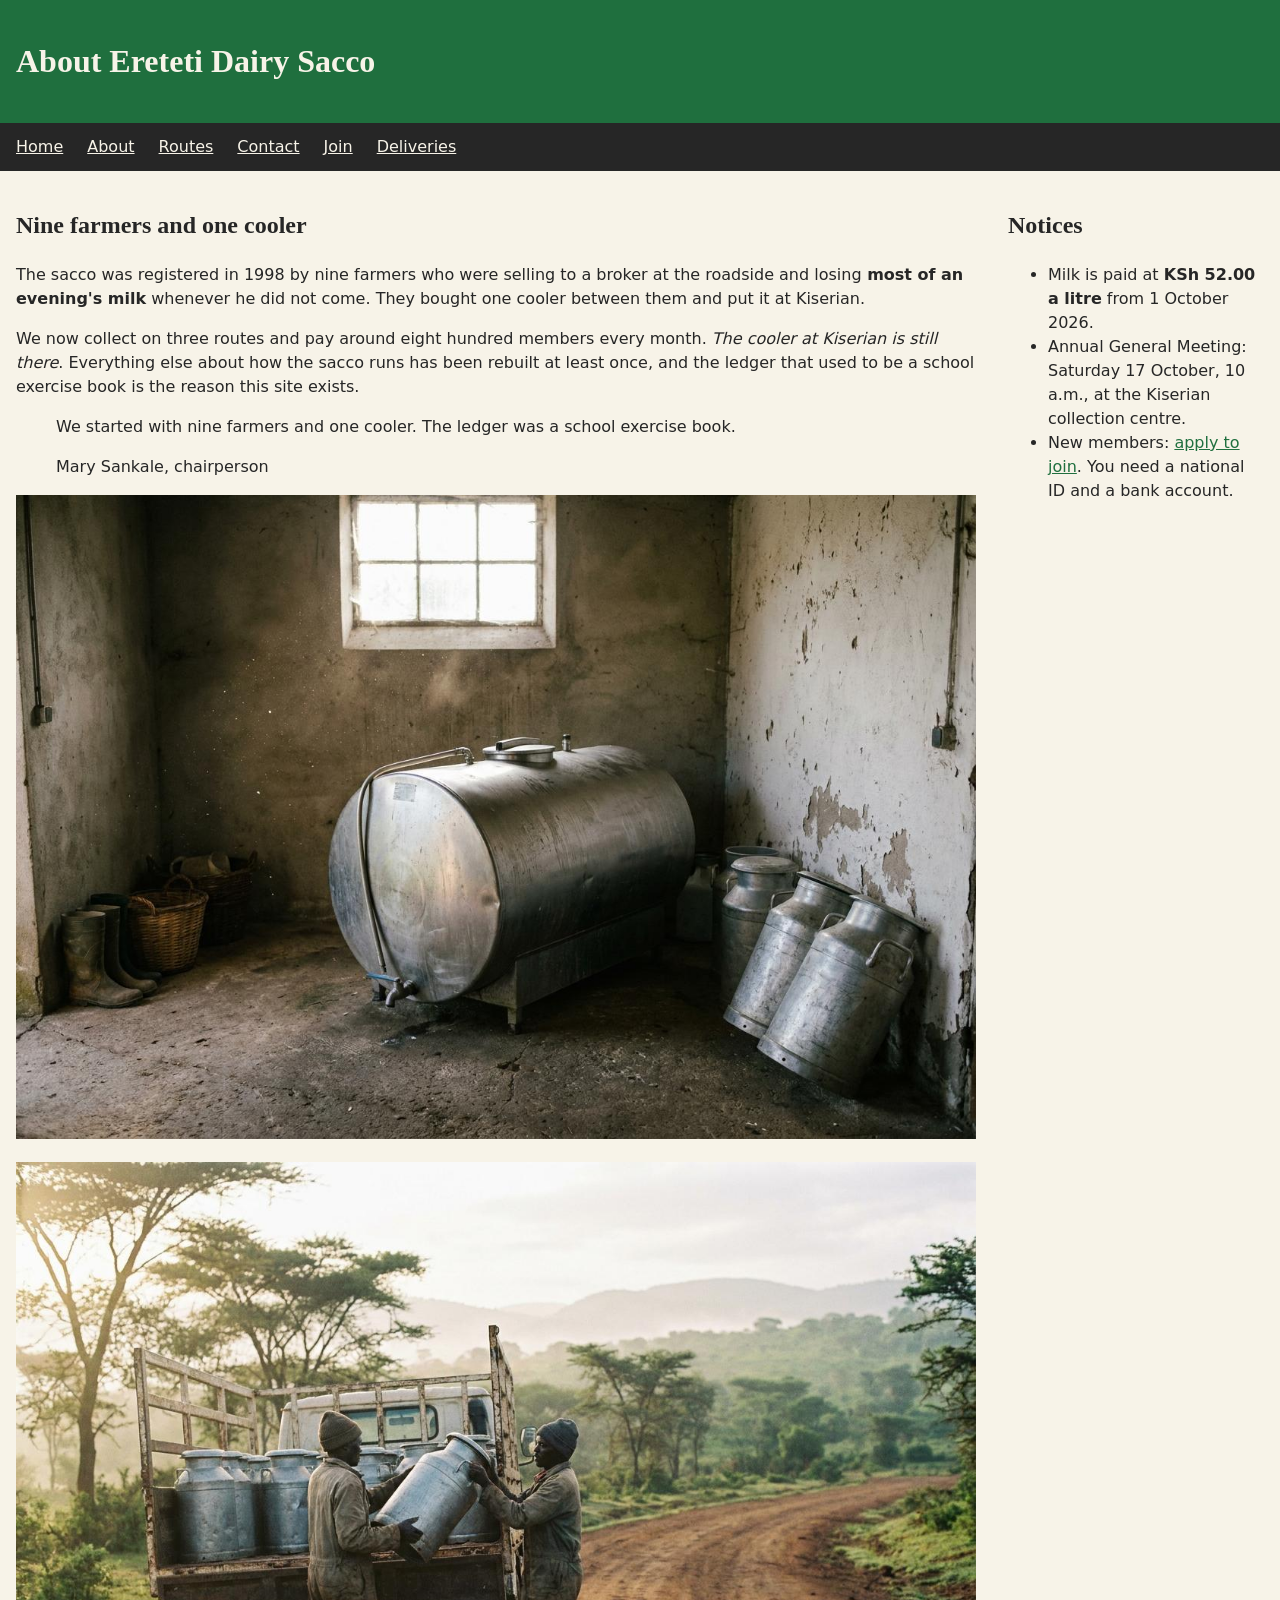
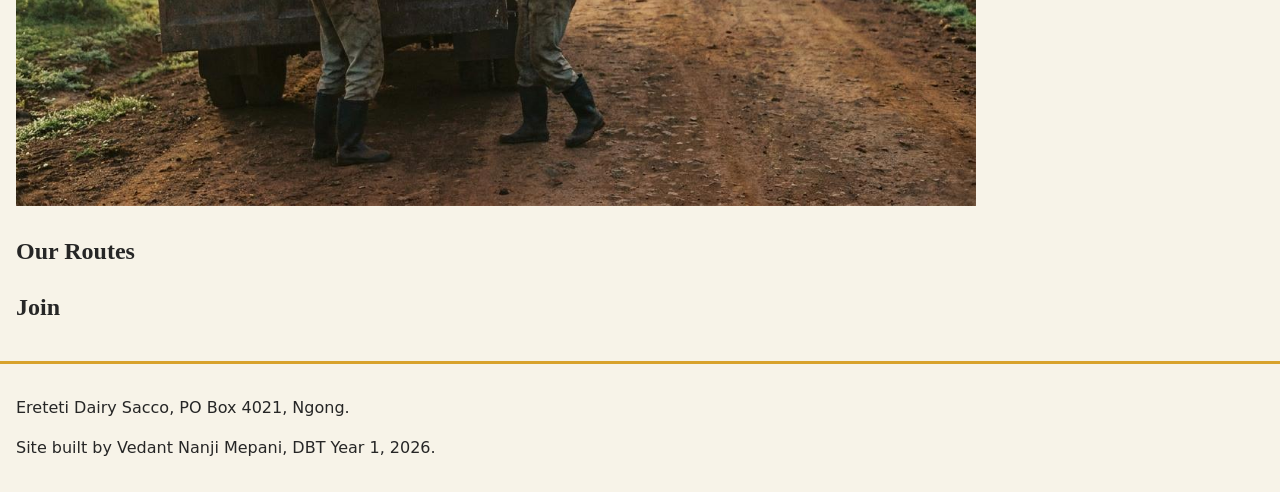
==== about.html @ 4e162fc2 "Add files via upload" ====
<!DOCTYPE html> 
<html lang="en-US"> 
<head> 
  <meta charset="utf-8">
  <meta name="viewport" content="width=device-width, initial-scale=1">
  <title>About - Ereteti Dairy Sacco</title> 
  <link rel="stylesheet" href="css/style.css">
</head>
<body>
  <header> 
    <h1>About Ereteti Dairy Sacco</h1> 
  </header>

  <nav>
    <ul>
      <li><a href="index.html">Home</a></li>
      <li><a href="about.html">About</a></li>
      <li><a href="routes.html">Routes</a></li>
      <li><a href="contact.html">Contact</a></li>
      <li><a href="register.html">Join</a></li>
      <li><a href="deliveries.html">Deliveries</a></li>
    </ul>
  </nav>

  <main> 
    <h2>Nine farmers and one cooler</h2>
    <p>The sacco was registered in 1998 by nine farmers who were selling to a broker at the roadside and losing<strong> most of an evening's milk</strong> whenever he did not come. They bought one cooler between them and put it at Kiserian.</p>
    <p> We now collect on three routes and pay around eight hundred members every month. <em>The cooler at Kiserian is still there</em>. Everything else about how the sacco runs has been rebuilt at least once, and the ledger that used to be a school exercise book is the reason this site exists.</p>
    <blockquote>
      <p>We started with nine farmers and one cooler. The ledger was a school exercise book.</p>
      <attribution>Mary Sankale, chairperson</attribution>
    </blockquote>
    <p><img src="img/first-cooler.jpg" alt="The first cooler, still in use at the Kiserian centre"></p>
    <p><img src="img/collection-lorry.jpg" alt="Churns loaded onto the lorry on the Ngong road at sunrise"></p>
    
    <h2>Our Routes</h2>
    <h2>Join</h2> 
  </main>

  <aside>
    <h2>Notices</h2>
    <ul>
      <li>Milk is paid at <strong>KSh 52.00 a litre</strong> from 1 October 2026.</li>
      <li>Annual General Meeting: Saturday 17 October, 10 a.m., at the Kiserian collection centre.</li>
      <li>New members: <a href="register.html">apply to join</a>. You need a national ID and a bank account.</li>
    </ul>
  </aside>

  <footer>
    <p>Ereteti Dairy Sacco, PO Box 4021, Ngong.</p>
    <p>Site built by Vedant Nanji Mepani, DBT Year 1, 2026.</p>
  </footer>
</body>
</html>
---- css/style.css ----
* {
  box-sizing: border-box;
}

body {
  margin: 0;
  background: #F7F3E8;
  color: #262626;
  font-family: "Source Sans 3", system-ui, sans-serif;
  line-height: 1.5;
  display: grid;
  grid-template-columns: minmax(0, 1fr) 18rem;
  grid-template-areas:
    "header header"
    "nav nav"
    "main aside"
    "footer footer";
}

h1, h2 {
  font-family: "Source Serif 4", Georgia, serif;
}

header {
  background: #1F6F3E;
  color: #F7F3E8;
  grid-area: header;
}

nav {
  background: #262626;
  grid-area: nav;
  position: sticky;
  top: 0;
}

nav a {
  color: #F7F3E8;
}

nav ul {
  display: flex;
  flex-wrap: wrap;
  gap: 0.25rem 1.5rem;
  list-style: none;
  margin: 0;
  padding: 0.75rem 1rem;
}

a {
  color: #1F6F3E;
}

header, main, aside, footer {
  padding: 1rem;
}

main {
  grid-area: main;
}

aside {
  grid-area: aside;
}

footer {
  border-top: 3px solid #D8A22B;
  grid-area: footer;
}

img {
  max-width: 100%;
  height: auto;
}

.logo {
  height: 3rem; 
  width: auto;
  vertical-align: middle; 
  margin-right: 0.5rem; 
}

th, td {
  padding: 0.4rem 0.75rem;
  text-align: left;
  border-bottom: 1px solid #c9c2ad;
  white-space: nowrap;
}

thead th {
  background: #1F6F3E;
  color: #F7F3E8;
}

label {
  display: block;
  margin-top: 0.75rem;
}

input, select, button {
  font: inherit;
  padding: 0.4rem 0.6rem;
  max-width: 100%;
}

button {
  background: #1F6F3E;
  color: #F7F3E8;
  border: 0;
  padding: 0.6rem 1.2rem;
  margin-top: 1rem;
}

.route-cards {
  display: flex;
  flex-wrap: wrap;
  gap: 1rem;
  list-style: none;
  padding: 0;
}

.route-cards li {
  flex: 1 1 12rem;
  padding: 1rem;
  background: #ffffff;
  border-top: 4px solid #D8A22B;
}

.table-scroll {
  overflow-x: auto;
}

@media (max-width: 700px) {
  body {
    grid-template-columns: minmax(0, 1fr);
    grid-template-areas:
      "header"
      "nav"
      "main"
      "aside"
      "footer";
  }
  
  nav {
    position: static;
  }
  
  nav ul {
    flex-direction: column;
  }
}
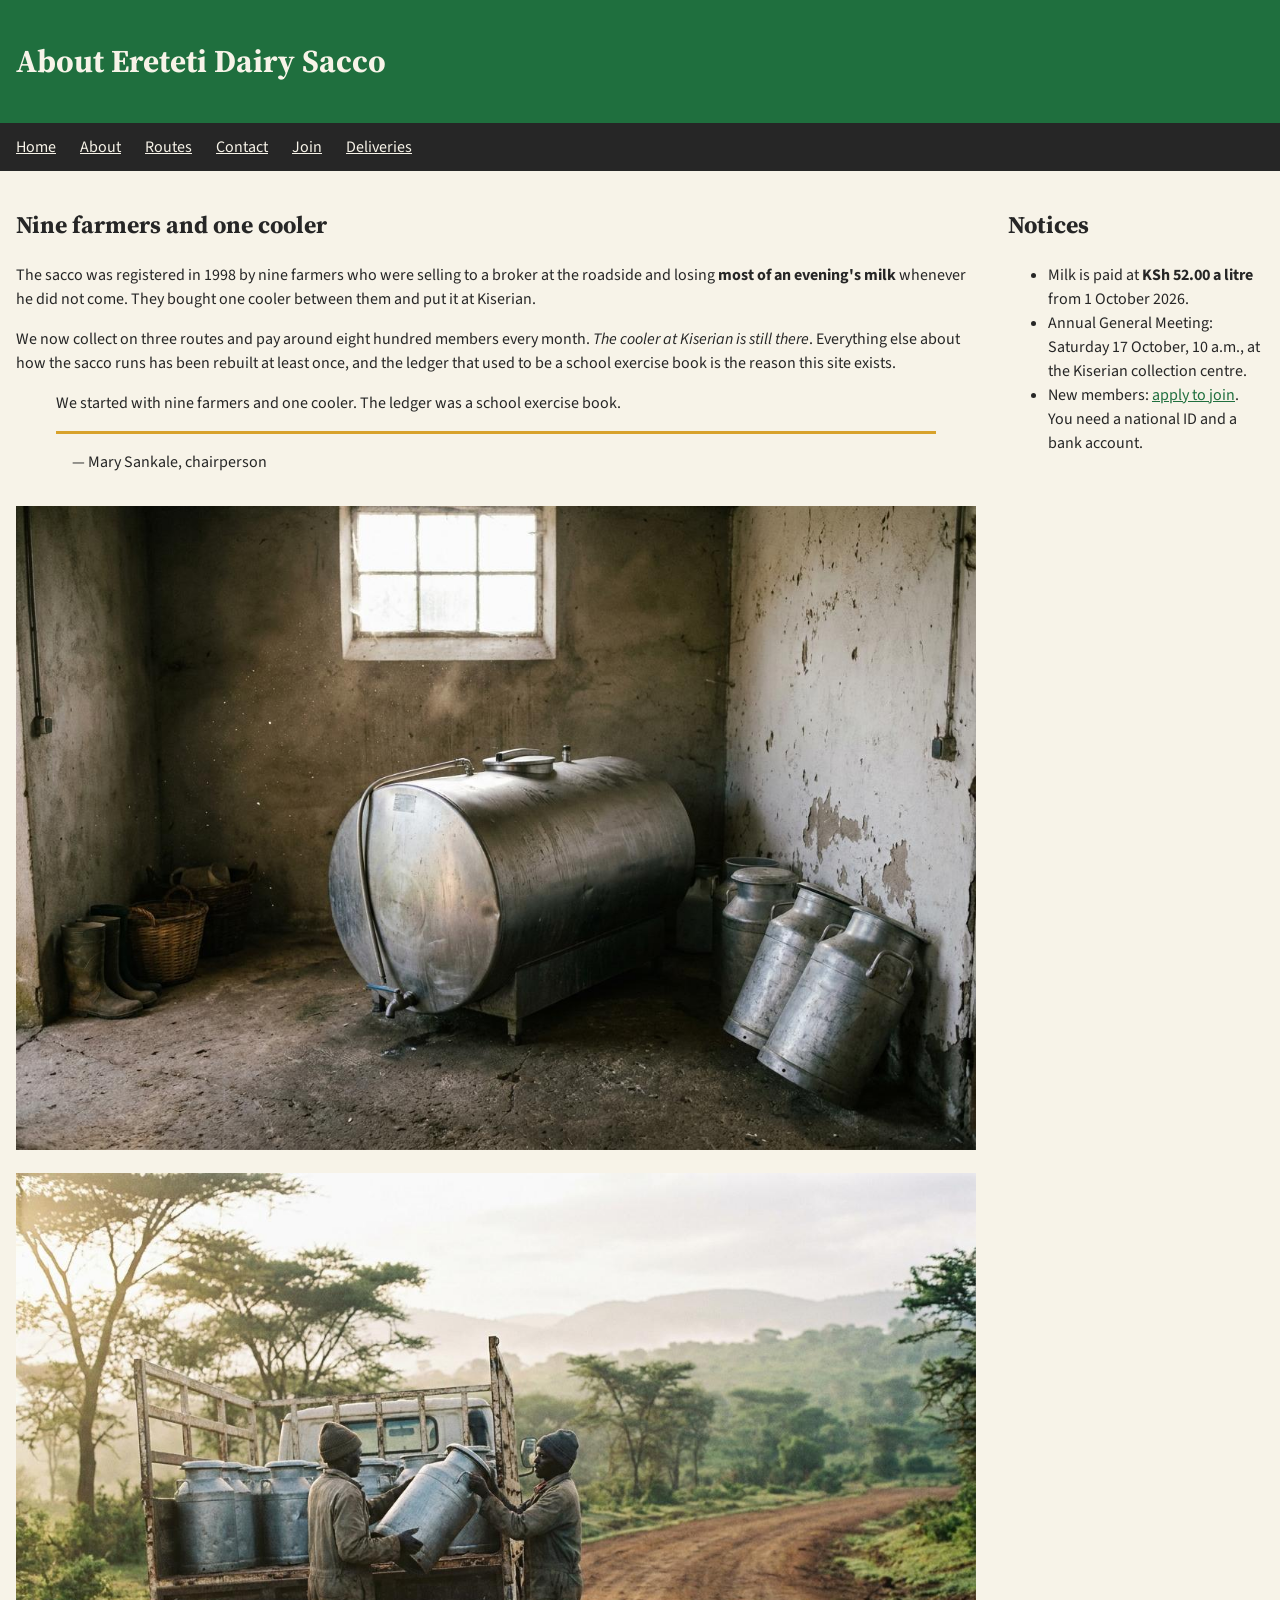
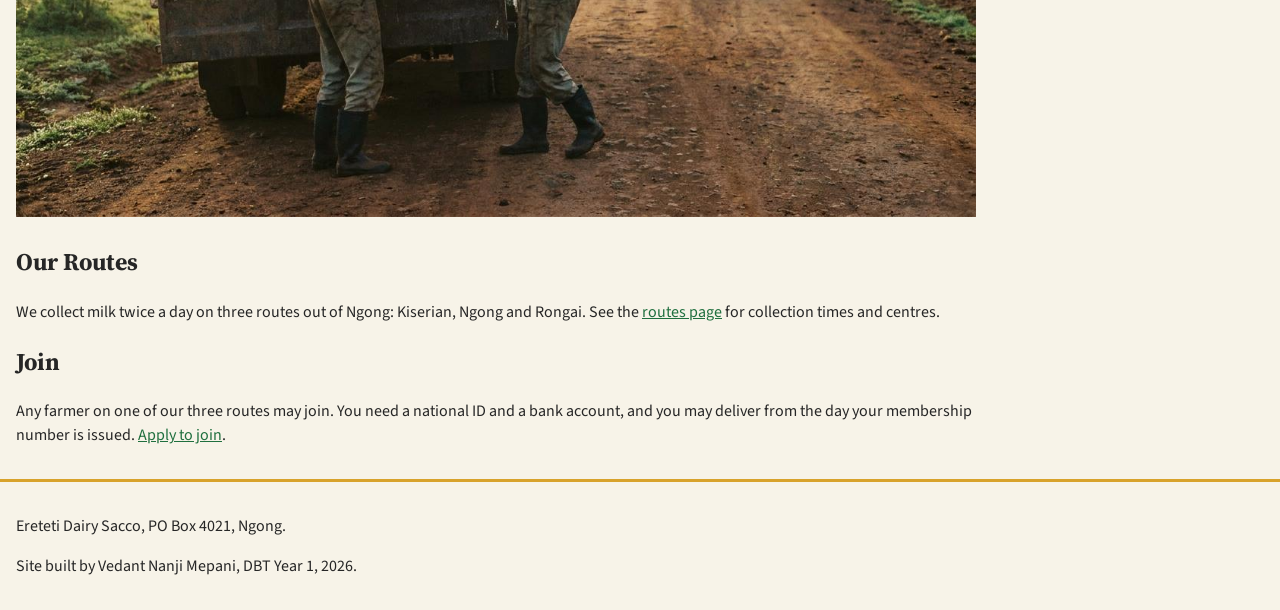
==== commit 66a2a7c5: "Fix Lab 5 issues: correct deliveries total to 20.41, unique member IDs, fix about and register pages" ====
--- a/about.html
+++ b/about.html
@@ -1,14 +1,18 @@
-<!DOCTYPE html> 
-<html lang="en-US"> 
-<head> 
+<!DOCTYPE html>
+<html lang="en">
+<head>
   <meta charset="utf-8">
   <meta name="viewport" content="width=device-width, initial-scale=1">
-  <title>About - Ereteti Dairy Sacco</title> 
+  <title>About - Ereteti Dairy Sacco</title>
+  <link rel="preconnect" href="https://fonts.googleapis.com">
+  <link rel="preconnect" href="https://fonts.gstatic.com" crossorigin>
+  <link href="https://fonts.googleapis.com/css2?family=Source+Sans+3:ital,wght@0,200..900;1,200..900&display=swap" rel="stylesheet">
+  <link href="https://fonts.googleapis.com/css2?family=Source+Serif+4:ital,wght@0,200..900;1,200..900&display=swap" rel="stylesheet">
   <link rel="stylesheet" href="css/style.css">
 </head>
 <body>
-  <header> 
-    <h1>About Ereteti Dairy Sacco</h1> 
+  <header>
+    <h1>About Ereteti Dairy Sacco</h1>
   </header>
 
   <nav>
@@ -22,19 +26,21 @@
     </ul>
   </nav>
 
-  <main> 
+  <main>
     <h2>Nine farmers and one cooler</h2>
-    <p>The sacco was registered in 1998 by nine farmers who were selling to a broker at the roadside and losing<strong> most of an evening's milk</strong> whenever he did not come. They bought one cooler between them and put it at Kiserian.</p>
-    <p> We now collect on three routes and pay around eight hundred members every month. <em>The cooler at Kiserian is still there</em>. Everything else about how the sacco runs has been rebuilt at least once, and the ledger that used to be a school exercise book is the reason this site exists.</p>
+    <p>The sacco was registered in 1998 by nine farmers who were selling to a broker at the roadside and losing <strong>most of an evening's milk</strong> whenever he did not come. They bought one cooler between them and put it at Kiserian.</p>
+    <p>We now collect on three routes and pay around eight hundred members every month. <em>The cooler at Kiserian is still there</em>. Everything else about how the sacco runs has been rebuilt at least once, and the ledger that used to be a school exercise book is the reason this site exists.</p>
     <blockquote>
       <p>We started with nine farmers and one cooler. The ledger was a school exercise book.</p>
-      <attribution>Mary Sankale, chairperson</attribution>
+      <footer>— Mary Sankale, chairperson</footer>
     </blockquote>
     <p><img src="img/first-cooler.jpg" alt="The first cooler, still in use at the Kiserian centre"></p>
     <p><img src="img/collection-lorry.jpg" alt="Churns loaded onto the lorry on the Ngong road at sunrise"></p>
-    
+
     <h2>Our Routes</h2>
-    <h2>Join</h2> 
+    <p>We collect milk twice a day on three routes out of Ngong: Kiserian, Ngong and Rongai. See the <a href="routes.html">routes page</a> for collection times and centres.</p>
+    <h2>Join</h2>
+    <p>Any farmer on one of our three routes may join. You need a national ID and a bank account, and you may deliver from the day your membership number is issued. <a href="register.html">Apply to join</a>.</p>
   </main>
 
   <aside>
@@ -51,4 +57,4 @@
     <p>Site built by Vedant Nanji Mepani, DBT Year 1, 2026.</p>
   </footer>
 </body>
-</html>+</html>
--- a/css/style.css
+++ b/css/style.css
@@ -126,6 +126,30 @@
   border-top: 4px solid #D8A22B;
 }
 
+a:hover {
+  text-decoration: underline;
+}
+
+nav a:hover {
+  color: #D8A22B;
+}
+
+:focus-visible {
+  outline: 3px solid #D8A22B;
+  outline-offset: 2px;
+}
+
+input, select {
+  border: 1px solid #c9c2ad;
+  border-radius: 0.25rem;
+  width: 100%;
+  max-width: 24rem;
+}
+
+button:hover {
+  background: #17592f;
+}
+
 .table-scroll {
   overflow-x: auto;
 }
